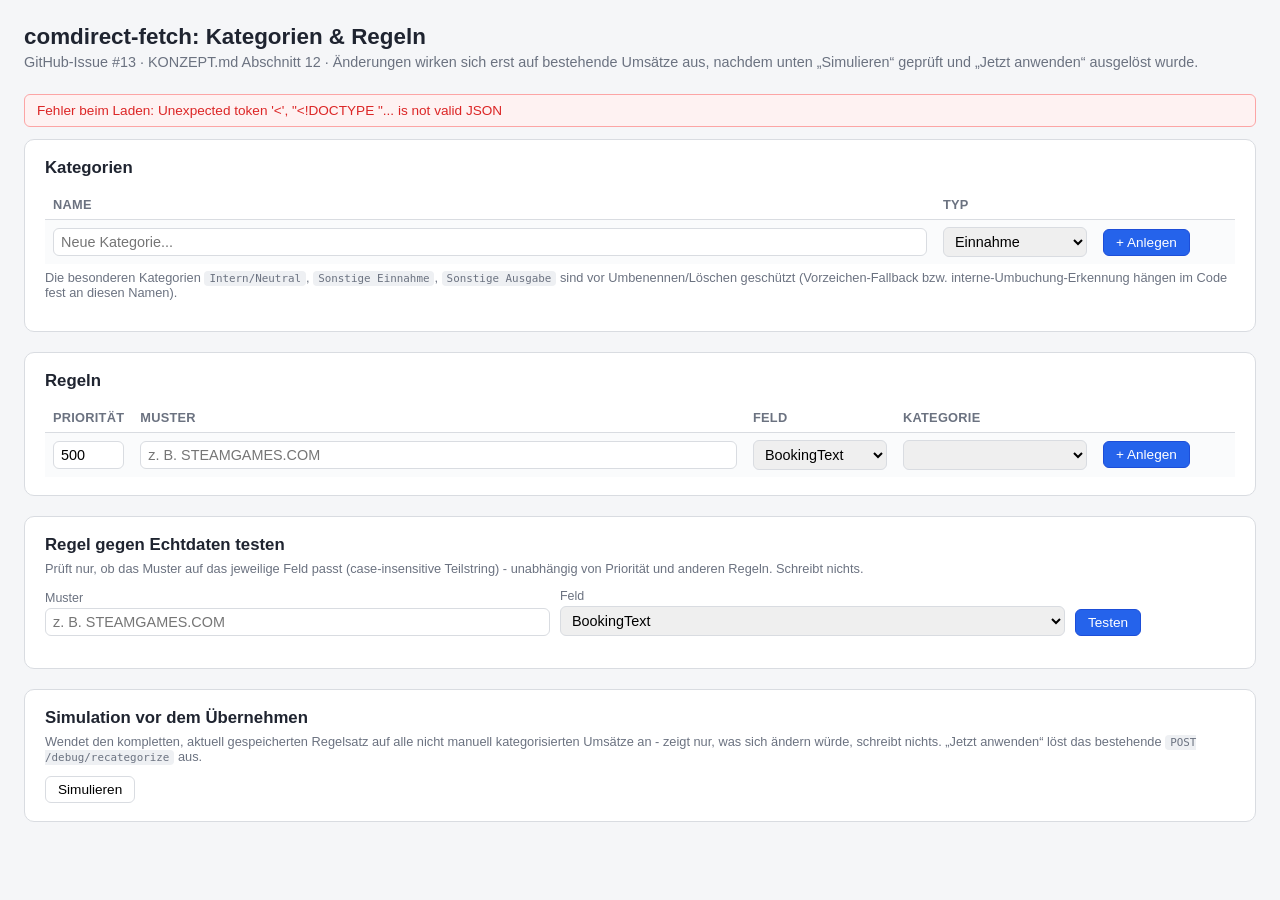
==== src/ComdirectFetch.Worker/wwwroot/admin/rules/index.html @ 4efa6f1a "Kategorisierungsregeln auch gegen den Empfänger/Auftraggeber (v0.17.0) Manche Buchungen ließen sich " ====
<!DOCTYPE html>
<html lang="de">
<head>
<meta charset="utf-8">
<title>comdirect-fetch: Kategorien &amp; Regeln</title>
<meta name="viewport" content="width=device-width, initial-scale=1">
<style>
  :root {
    --bg: #f5f6f8;
    --panel: #ffffff;
    --border: #d9dce1;
    --text: #1f2430;
    --muted: #6b7280;
    --accent: #2563eb;
    --accent-dark: #1d4ed8;
    --danger: #dc2626;
    --danger-bg: #fef2f2;
    --ok-bg: #f0fdf4;
    --ok-border: #86efac;
    --warn-bg: #fffbeb;
    --warn-border: #fcd34d;
  }
  * { box-sizing: border-box; }
  body {
    margin: 0;
    font-family: -apple-system, BlinkMacSystemFont, "Segoe UI", Roboto, sans-serif;
    background: var(--bg);
    color: var(--text);
    padding: 24px;
  }
  h1 { font-size: 1.4rem; margin: 0 0 4px; }
  h2 { font-size: 1.05rem; margin: 0 0 12px; }
  .subtitle { color: var(--muted); margin: 0 0 24px; font-size: 0.9rem; }
  .panel {
    background: var(--panel);
    border: 1px solid var(--border);
    border-radius: 10px;
    padding: 18px 20px;
    margin-bottom: 20px;
  }
  table { width: 100%; border-collapse: collapse; font-size: 0.9rem; }
  th, td { text-align: left; padding: 7px 8px; border-bottom: 1px solid var(--border); vertical-align: middle; }
  th { color: var(--muted); font-weight: 600; font-size: 0.8rem; text-transform: uppercase; letter-spacing: 0.02em; }
  tr:last-child td { border-bottom: none; }
  input[type=text], input[type=number], select {
    width: 100%;
    padding: 5px 7px;
    border: 1px solid var(--border);
    border-radius: 6px;
    font-size: 0.9rem;
    font-family: inherit;
  }
  button {
    font-family: inherit;
    font-size: 0.85rem;
    padding: 5px 12px;
    border-radius: 6px;
    border: 1px solid var(--border);
    background: #fff;
    cursor: pointer;
  }
  button.primary { background: var(--accent); border-color: var(--accent-dark); color: #fff; }
  button.primary:hover { background: var(--accent-dark); }
  button.danger { color: var(--danger); }
  button:disabled { opacity: 0.5; cursor: not-allowed; }
  .row-actions { display: flex; gap: 6px; }
  .add-row td { background: #fafbfc; }
  .msg { padding: 8px 12px; border-radius: 6px; margin-bottom: 12px; font-size: 0.85rem; display: none; }
  .msg.error { background: var(--danger-bg); border: 1px solid #fca5a5; color: var(--danger); }
  .msg.ok { background: var(--ok-bg); border: 1px solid var(--ok-border); color: #166534; }
  .msg.warn { background: var(--warn-bg); border: 1px solid var(--warn-border); color: #92400e; }
  .muted { color: var(--muted); }
  .hint { font-size: 0.8rem; color: var(--muted); margin-top: 6px; }
  .toolbar { display: flex; gap: 10px; align-items: flex-end; flex-wrap: wrap; margin-bottom: 14px; }
  .toolbar > div { flex: 1; min-width: 160px; }
  .toolbar label { display: block; font-size: 0.78rem; color: var(--muted); margin-bottom: 3px; }
  code { background: #eef0f3; padding: 1px 5px; border-radius: 4px; font-size: 0.85em; }
</style>
</head>
<body>

<h1>comdirect-fetch: Kategorien &amp; Regeln</h1>
<p class="subtitle">GitHub-Issue #13 · KONZEPT.md Abschnitt 12 · Änderungen wirken sich erst auf bestehende Umsätze aus, nachdem unten „Simulieren“ geprüft und „Jetzt anwenden“ ausgelöst wurde.</p>

<div id="globalMsg" class="msg"></div>

<div class="panel">
  <h2>Kategorien</h2>
  <table>
    <thead>
      <tr><th>Name</th><th style="width:160px">Typ</th><th style="width:140px"></th></tr>
    </thead>
    <tbody id="categoryRows"></tbody>
    <tfoot>
      <tr class="add-row">
        <td><input type="text" id="newCategoryName" placeholder="Neue Kategorie..."></td>
        <td>
          <select id="newCategoryType">
            <option value="Einnahme">Einnahme</option>
            <option value="Ausgabe">Ausgabe</option>
            <option value="InternNeutral">InternNeutral</option>
          </select>
        </td>
        <td><button class="primary" onclick="createCategory()">+ Anlegen</button></td>
      </tr>
    </tfoot>
  </table>
  <p class="hint">Die besonderen Kategorien <code>Intern/Neutral</code>, <code>Sonstige Einnahme</code>, <code>Sonstige Ausgabe</code> sind vor Umbenennen/Löschen geschützt (Vorzeichen-Fallback bzw. interne-Umbuchung-Erkennung hängen im Code fest an diesen Namen).</p>
</div>

<div class="panel">
  <h2>Regeln</h2>
  <table>
    <thead>
      <tr><th style="width:80px">Priorität</th><th>Muster</th><th style="width:150px">Feld</th><th style="width:200px">Kategorie</th><th style="width:140px"></th></tr>
    </thead>
    <tbody id="ruleRows"></tbody>
    <tfoot>
      <tr class="add-row">
        <td><input type="number" id="newRulePriority" value="500"></td>
        <td><input type="text" id="newRulePattern" placeholder="z. B. STEAMGAMES.COM"></td>
        <td>
          <select id="newRuleField">
            <option value="BookingText">BookingText</option>
            <option value="TransactionType">TransactionType</option>
            <option value="CounterpartyName">CounterpartyName (Empfänger/Auftraggeber)</option>
          </select>
        </td>
        <td><select id="newRuleCategory"></select></td>
        <td><button class="primary" onclick="createRule()">+ Anlegen</button></td>
      </tr>
    </tfoot>
  </table>
</div>

<div class="panel">
  <h2>Regel gegen Echtdaten testen</h2>
  <p class="hint" style="margin-top:-6px">Prüft nur, ob das Muster auf das jeweilige Feld passt (case-insensitive Teilstring) - unabhängig von Priorität und anderen Regeln. Schreibt nichts.</p>
  <div class="toolbar">
    <div>
      <label>Muster</label>
      <input type="text" id="previewPattern" placeholder="z. B. STEAMGAMES.COM">
    </div>
    <div>
      <label>Feld</label>
      <select id="previewField">
        <option value="BookingText">BookingText</option>
        <option value="TransactionType">TransactionType</option>
        <option value="CounterpartyName">CounterpartyName (Empfänger/Auftraggeber)</option>
      </select>
    </div>
    <div style="flex:0">
      <button class="primary" onclick="previewRule()">Testen</button>
    </div>
  </div>
  <div id="previewResult"></div>
</div>

<div class="panel">
  <h2>Simulation vor dem Übernehmen</h2>
  <p class="hint" style="margin-top:-6px">Wendet den kompletten, aktuell gespeicherten Regelsatz auf alle nicht manuell kategorisierten Umsätze an - zeigt nur, was sich ändern würde, schreibt nichts. „Jetzt anwenden“ löst das bestehende <code>POST /debug/recategorize</code> aus.</p>
  <button onclick="simulate()">Simulieren</button>
  <div id="simulateResult"></div>
</div>

<script>
const API = '/admin/rules/api';
let categories = [];

function showMsg(el, text, type) {
  el.textContent = text;
  el.className = 'msg ' + type;
  el.style.display = 'block';
}

function hideMsg(el) {
  el.style.display = 'none';
}

async function api(method, path, body) {
  const res = await fetch(API + path, {
    method,
    headers: body ? { 'Content-Type': 'application/json' } : undefined,
    body: body ? JSON.stringify(body) : undefined,
  });
  const text = await res.text();
  const data = text ? JSON.parse(text) : null;
  if (!res.ok) {
    throw new Error((data && data.message) || ('HTTP ' + res.status));
  }
  return data;
}

function escapeHtml(s) {
  if (s === null || s === undefined) return '';
  return String(s).replace(/[&<>"']/g, c => ({ '&': '&amp;', '<': '&lt;', '>': '&gt;', '"': '&quot;', "'": '&#39;' }[c]));
}

async function loadAll() {
  const globalMsg = document.getElementById('globalMsg');
  try {
    const [cats, rules] = await Promise.all([api('GET', '/categories'), api('GET', '/rules')]);
    categories = cats;
    renderCategories(cats);
    renderCategoryOptions(cats);
    renderRules(rules);
    hideMsg(globalMsg);
  } catch (e) {
    showMsg(globalMsg, 'Fehler beim Laden: ' + e.message, 'error');
  }
}

function renderCategoryOptions(cats) {
  const select = document.getElementById('newRuleCategory');
  select.innerHTML = cats.map(c => `<option value="${c.id}">${escapeHtml(c.name)}</option>`).join('');
}

function renderCategories(cats) {
  const tbody = document.getElementById('categoryRows');
  tbody.innerHTML = cats.map(c => `
    <tr data-id="${c.id}">
      <td>${escapeHtml(c.name)}</td>
      <td>${escapeHtml(c.type)}</td>
      <td class="row-actions">
        <button onclick="deleteCategory(${c.id}, '${escapeHtml(c.name).replace(/'/g, "\\'")}')" class="danger">Löschen</button>
      </td>
    </tr>
  `).join('');
}

async function createCategory() {
  const name = document.getElementById('newCategoryName').value.trim();
  const type = document.getElementById('newCategoryType').value;
  const globalMsg = document.getElementById('globalMsg');
  if (!name) { showMsg(globalMsg, 'Name ist erforderlich.', 'error'); return; }
  try {
    await api('POST', '/categories', { name, type });
    document.getElementById('newCategoryName').value = '';
    showMsg(globalMsg, `Kategorie "${name}" angelegt.`, 'ok');
    await loadAll();
  } catch (e) {
    showMsg(globalMsg, 'Fehler: ' + e.message, 'error');
  }
}

async function deleteCategory(id, name) {
  if (!confirm(`Kategorie "${name}" wirklich löschen?`)) return;
  const globalMsg = document.getElementById('globalMsg');
  try {
    await api('DELETE', '/categories/' + id);
    showMsg(globalMsg, `Kategorie "${name}" gelöscht.`, 'ok');
    await loadAll();
  } catch (e) {
    showMsg(globalMsg, 'Fehler: ' + e.message, 'error');
  }
}

function renderRules(rules) {
  const tbody = document.getElementById('ruleRows');
  tbody.innerHTML = rules.map(r => `
    <tr data-id="${r.id}">
      <td>${r.priority}</td>
      <td>${escapeHtml(r.pattern)}</td>
      <td>${escapeHtml(r.matchField)}</td>
      <td>${escapeHtml(r.categoryName || ('#' + r.categoryId))}</td>
      <td class="row-actions">
        <button onclick="deleteRule(${r.id})" class="danger">Löschen</button>
      </td>
    </tr>
  `).join('');
}

async function createRule() {
  const pattern = document.getElementById('newRulePattern').value.trim();
  const matchField = document.getElementById('newRuleField').value;
  const categoryId = Number(document.getElementById('newRuleCategory').value);
  const priority = Number(document.getElementById('newRulePriority').value);
  const globalMsg = document.getElementById('globalMsg');
  if (!pattern || !categoryId) { showMsg(globalMsg, 'Muster und Kategorie sind erforderlich.', 'error'); return; }
  try {
    const result = await api('POST', '/rules', { pattern, matchField, categoryId, priority });
    document.getElementById('newRulePattern').value = '';
    if (result.priorityCollision) {
      showMsg(globalMsg, `Regel angelegt - ACHTUNG: Priorität ${priority} ist bereits vergeben, Reihenfolge zwischen diesen Regeln ist dadurch undefiniert.`, 'warn');
    } else {
      showMsg(globalMsg, 'Regel angelegt.', 'ok');
    }
    await loadAll();
  } catch (e) {
    showMsg(globalMsg, 'Fehler: ' + e.message, 'error');
  }
}

async function deleteRule(id) {
  if (!confirm('Regel wirklich löschen?')) return;
  const globalMsg = document.getElementById('globalMsg');
  try {
    await api('DELETE', '/rules/' + id);
    showMsg(globalMsg, 'Regel gelöscht.', 'ok');
    await loadAll();
  } catch (e) {
    showMsg(globalMsg, 'Fehler: ' + e.message, 'error');
  }
}

async function previewRule() {
  const pattern = document.getElementById('previewPattern').value.trim();
  const matchField = document.getElementById('previewField').value;
  const resultEl = document.getElementById('previewResult');
  if (!pattern) { resultEl.innerHTML = '<p class="muted">Muster eingeben.</p>'; return; }
  resultEl.innerHTML = '<p class="muted">Lädt...</p>';
  try {
    const result = await api('POST', '/rules/preview', { pattern, matchField });
    if (result.totalMatches === 0) {
      resultEl.innerHTML = '<p class="muted">Keine Treffer.</p>';
      return;
    }
    const rows = result.matches.map(m => `
      <tr>
        <td>${escapeHtml(m.bookingText || m.transactionType || '')}</td>
        <td>${escapeHtml(m.counterpartyName || '')}</td>
        <td>${m.amount}</td>
        <td>${escapeHtml(m.currentCategory || '(keine)')}</td>
      </tr>
    `).join('');
    resultEl.innerHTML = `
      <p class="muted">${result.totalMatches} Treffer${result.totalMatches > result.matches.length ? ' (zeige die ersten ' + result.matches.length + ')' : ''}:</p>
      <table><thead><tr><th>Buchungstext/Umsatztyp</th><th>Empfänger/Auftraggeber</th><th>Betrag</th><th>Aktuelle Kategorie</th></tr></thead><tbody>${rows}</tbody></table>
    `;
  } catch (e) {
    resultEl.innerHTML = `<p class="msg error" style="display:block">Fehler: ${escapeHtml(e.message)}</p>`;
  }
}

async function simulate() {
  const resultEl = document.getElementById('simulateResult');
  resultEl.innerHTML = '<p class="muted">Lädt...</p>';
  try {
    const result = await api('POST', '/rules/simulate', null);
    if (result.changedCount === 0) {
      resultEl.innerHTML = '<p class="muted">Keine Änderungen - der aktuelle Bestand ist bereits konsistent mit dem gespeicherten Regelsatz.</p>';
      return;
    }
    const rows = result.changes.map(c => `
      <tr>
        <td>${escapeHtml(c.bookingText || '')}</td>
        <td>${c.amount}</td>
        <td>${escapeHtml(c.oldCategory || '(keine)')}</td>
        <td>${escapeHtml(c.newCategory || '(keine)')}</td>
      </tr>
    `).join('');
    resultEl.innerHTML = `
      <p>${result.changedCount} Umsätze würden sich ändern:</p>
      <table><thead><tr><th>Buchungstext</th><th>Betrag</th><th>Bisher</th><th>Neu</th></tr></thead><tbody>${rows}</tbody></table>
      <p style="margin-top:10px"><button class="primary" onclick="applyRecategorize()">Jetzt anwenden (${result.changedCount} Umsätze)</button></p>
    `;
  } catch (e) {
    resultEl.innerHTML = `<p class="msg error" style="display:block">Fehler: ${escapeHtml(e.message)}</p>`;
  }
}

async function applyRecategorize() {
  const globalMsg = document.getElementById('globalMsg');
  try {
    const res = await fetch('/debug/recategorize', { method: 'POST' });
    const data = await res.json();
    if (!res.ok) throw new Error(data.message || ('HTTP ' + res.status));
    showMsg(globalMsg, data.message, 'ok');
    await simulate();
  } catch (e) {
    showMsg(globalMsg, 'Fehler beim Anwenden: ' + e.message, 'error');
  }
}

loadAll();
</script>

</body>
</html>
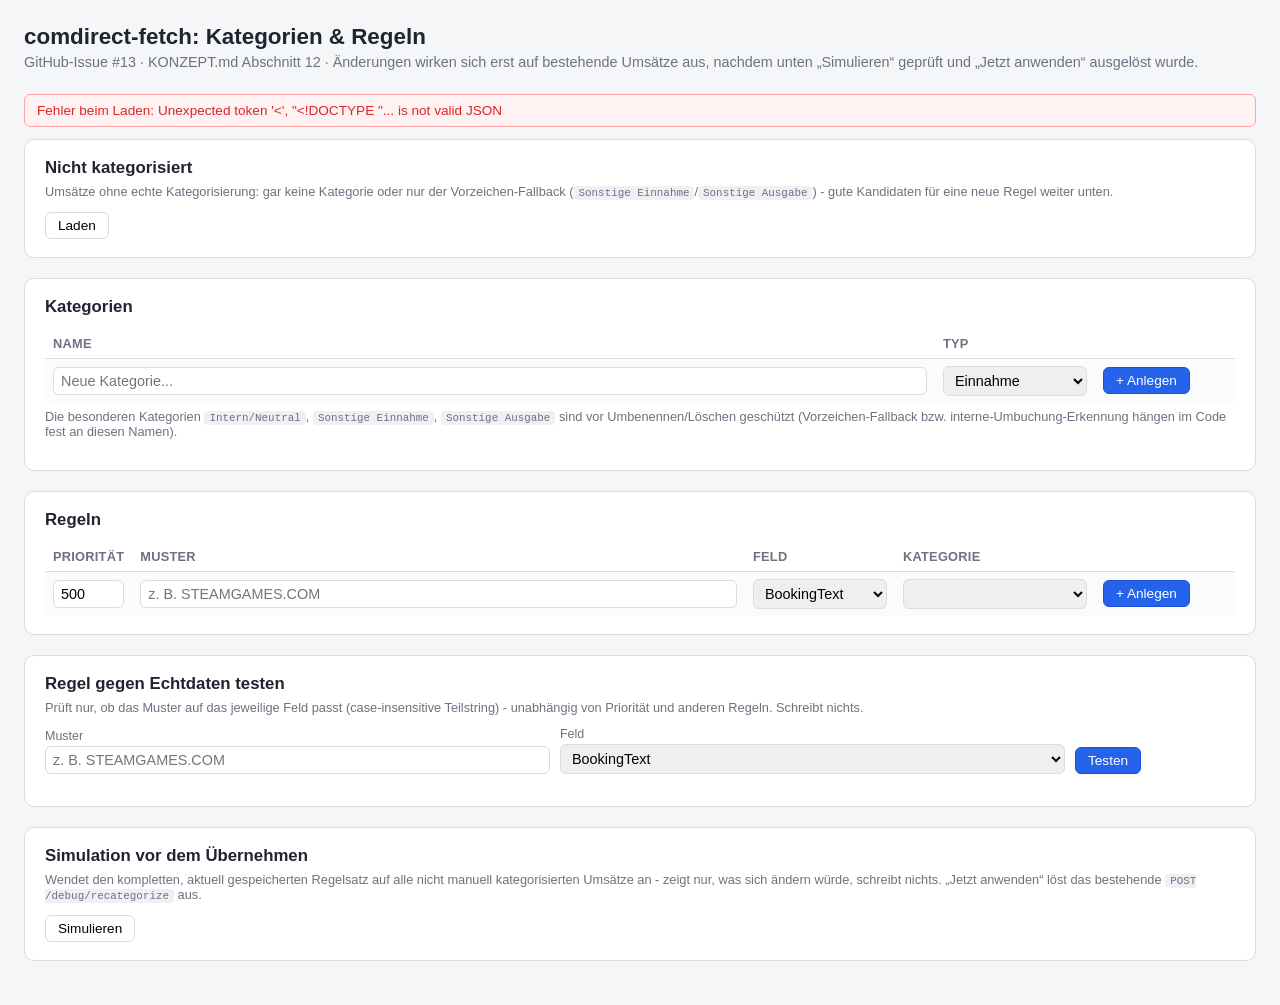
==== commit 8d83ef07: ""Nicht kategorisiert"-Übersicht in der Admin-Oberfläche + Grafana-Link (v0.18.0) Neuer Button "Nicht" ====
--- a/src/ComdirectFetch.Worker/wwwroot/admin/rules/index.html
+++ b/src/ComdirectFetch.Worker/wwwroot/admin/rules/index.html
@@ -83,6 +83,13 @@
 <p class="subtitle">GitHub-Issue #13 · KONZEPT.md Abschnitt 12 · Änderungen wirken sich erst auf bestehende Umsätze aus, nachdem unten „Simulieren“ geprüft und „Jetzt anwenden“ ausgelöst wurde.</p>
 
 <div id="globalMsg" class="msg"></div>
+
+<div class="panel">
+  <h2>Nicht kategorisiert</h2>
+  <p class="hint" style="margin-top:-6px">Umsätze ohne echte Kategorisierung: gar keine Kategorie oder nur der Vorzeichen-Fallback (<code>Sonstige Einnahme</code>/<code>Sonstige Ausgabe</code>) - gute Kandidaten für eine neue Regel weiter unten.</p>
+  <button onclick="loadUncategorized()">Laden</button>
+  <div id="uncategorizedResult"></div>
+</div>
 
 <div class="panel">
   <h2>Kategorien</h2>
@@ -372,6 +379,33 @@
   }
 }
 
+async function loadUncategorized() {
+  const resultEl = document.getElementById('uncategorizedResult');
+  resultEl.innerHTML = '<p class="muted">Lädt...</p>';
+  try {
+    const result = await api('GET', '/uncategorized');
+    if (result.totalCount === 0) {
+      resultEl.innerHTML = '<p class="muted">Keine unkategorisierten Umsätze.</p>';
+      return;
+    }
+    const rows = result.transactions.map(t => `
+      <tr>
+        <td>${escapeHtml(t.bookingDate)}</td>
+        <td>${escapeHtml(t.bookingText || t.transactionType || '')}</td>
+        <td>${escapeHtml(t.counterpartyName || '')}</td>
+        <td>${t.amount}</td>
+        <td>${escapeHtml(t.currentCategory || '(keine)')}</td>
+      </tr>
+    `).join('');
+    resultEl.innerHTML = `
+      <p class="muted">${result.totalCount} Treffer${result.totalCount > result.transactions.length ? ' (zeige die ersten ' + result.transactions.length + ')' : ''}:</p>
+      <table><thead><tr><th>Datum</th><th>Buchungstext/Umsatztyp</th><th>Empfänger/Auftraggeber</th><th>Betrag</th><th>Aktuelle Kategorie</th></tr></thead><tbody>${rows}</tbody></table>
+    `;
+  } catch (e) {
+    resultEl.innerHTML = `<p class="msg error" style="display:block">Fehler: ${escapeHtml(e.message)}</p>`;
+  }
+}
+
 loadAll();
 </script>
 
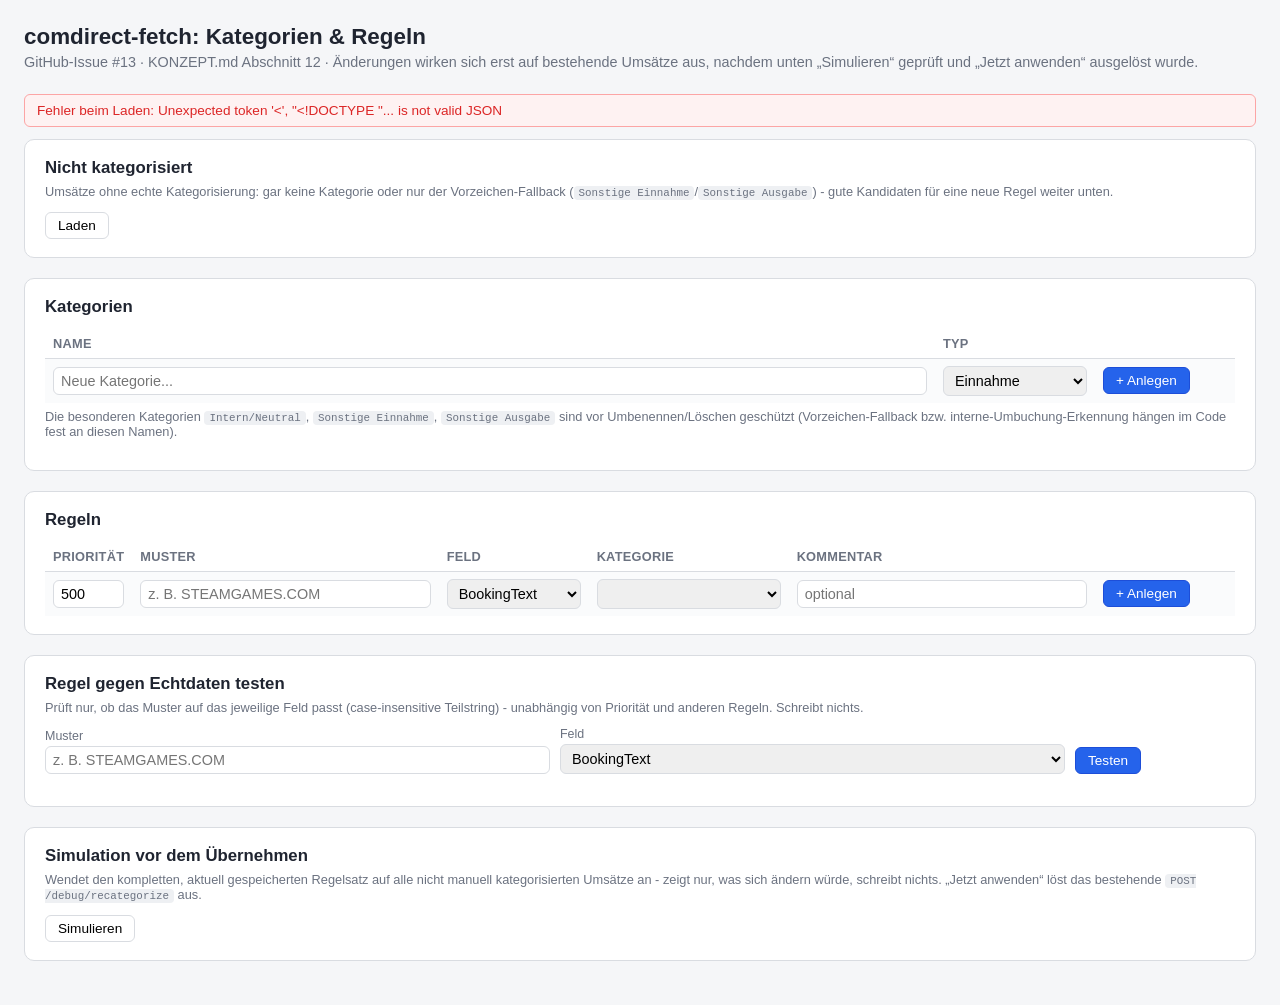
==== commit 03cec336: "Kommentarfeld für Kategorisierungsregeln (v0.19.0) Optionales Freitext-Kommentarfeld auf categorizat" ====
--- a/src/ComdirectFetch.Worker/wwwroot/admin/rules/index.html
+++ b/src/ComdirectFetch.Worker/wwwroot/admin/rules/index.html
@@ -119,7 +119,7 @@
   <h2>Regeln</h2>
   <table>
     <thead>
-      <tr><th style="width:80px">Priorität</th><th>Muster</th><th style="width:150px">Feld</th><th style="width:200px">Kategorie</th><th style="width:140px"></th></tr>
+      <tr><th style="width:80px">Priorität</th><th>Muster</th><th style="width:150px">Feld</th><th style="width:200px">Kategorie</th><th>Kommentar</th><th style="width:140px"></th></tr>
     </thead>
     <tbody id="ruleRows"></tbody>
     <tfoot>
@@ -134,6 +134,7 @@
           </select>
         </td>
         <td><select id="newRuleCategory"></select></td>
+        <td><input type="text" id="newRuleComment" placeholder="optional"></td>
         <td><button class="primary" onclick="createRule()">+ Anlegen</button></td>
       </tr>
     </tfoot>
@@ -173,6 +174,7 @@
 <script>
 const API = '/admin/rules/api';
 let categories = [];
+let rules = [];
 
 function showMsg(el, text, type) {
   el.textContent = text;
@@ -206,11 +208,12 @@
 async function loadAll() {
   const globalMsg = document.getElementById('globalMsg');
   try {
-    const [cats, rules] = await Promise.all([api('GET', '/categories'), api('GET', '/rules')]);
+    const [cats, allRules] = await Promise.all([api('GET', '/categories'), api('GET', '/rules')]);
     categories = cats;
+    rules = allRules;
     renderCategories(cats);
     renderCategoryOptions(cats);
-    renderRules(rules);
+    renderRules(allRules);
     hideMsg(globalMsg);
   } catch (e) {
     showMsg(globalMsg, 'Fehler beim Laden: ' + e.message, 'error');
@@ -262,14 +265,15 @@
   }
 }
 
-function renderRules(rules) {
+function renderRules(allRules) {
   const tbody = document.getElementById('ruleRows');
-  tbody.innerHTML = rules.map(r => `
+  tbody.innerHTML = allRules.map(r => `
     <tr data-id="${r.id}">
       <td>${r.priority}</td>
       <td>${escapeHtml(r.pattern)}</td>
       <td>${escapeHtml(r.matchField)}</td>
       <td>${escapeHtml(r.categoryName || ('#' + r.categoryId))}</td>
+      <td><input type="text" value="${escapeHtml(r.comment || '')}" placeholder="optional" onchange="updateRuleComment(${r.id}, this.value)"></td>
       <td class="row-actions">
         <button onclick="deleteRule(${r.id})" class="danger">Löschen</button>
       </td>
@@ -277,16 +281,31 @@
   `).join('');
 }
 
+async function updateRuleComment(id, comment) {
+  const rule = rules.find(r => r.id === id);
+  const globalMsg = document.getElementById('globalMsg');
+  if (!rule) return;
+  try {
+    await api('PUT', '/rules/' + id, { pattern: rule.pattern, matchField: rule.matchField, categoryId: rule.categoryId, priority: rule.priority, comment });
+    showMsg(globalMsg, 'Kommentar gespeichert.', 'ok');
+    await loadAll();
+  } catch (e) {
+    showMsg(globalMsg, 'Fehler: ' + e.message, 'error');
+  }
+}
+
 async function createRule() {
   const pattern = document.getElementById('newRulePattern').value.trim();
   const matchField = document.getElementById('newRuleField').value;
   const categoryId = Number(document.getElementById('newRuleCategory').value);
   const priority = Number(document.getElementById('newRulePriority').value);
+  const comment = document.getElementById('newRuleComment').value.trim() || null;
   const globalMsg = document.getElementById('globalMsg');
   if (!pattern || !categoryId) { showMsg(globalMsg, 'Muster und Kategorie sind erforderlich.', 'error'); return; }
   try {
-    const result = await api('POST', '/rules', { pattern, matchField, categoryId, priority });
+    const result = await api('POST', '/rules', { pattern, matchField, categoryId, priority, comment });
     document.getElementById('newRulePattern').value = '';
+    document.getElementById('newRuleComment').value = '';
     if (result.priorityCollision) {
       showMsg(globalMsg, `Regel angelegt - ACHTUNG: Priorität ${priority} ist bereits vergeben, Reihenfolge zwischen diesen Regeln ist dadurch undefiniert.`, 'warn');
     } else {
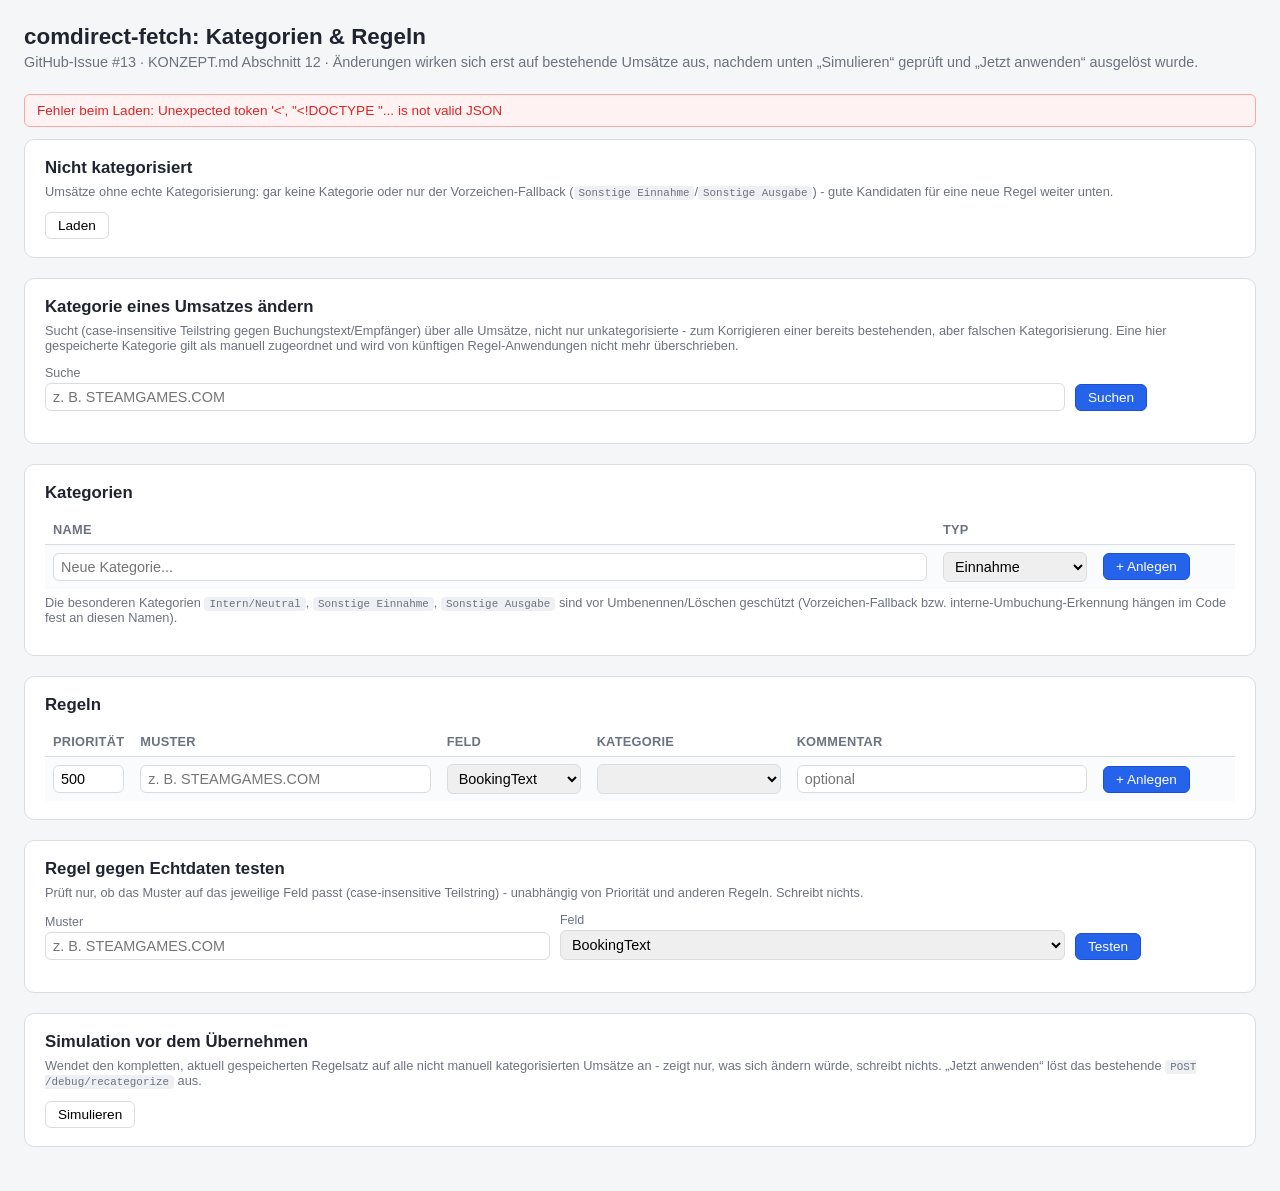
==== commit 1044a8cf: "Manuelles Ändern einer bestehenden Kategorisierung (v0.20.0) Neue Endpunkte zum gezielten Korrigiere" ====
--- a/src/ComdirectFetch.Worker/wwwroot/admin/rules/index.html
+++ b/src/ComdirectFetch.Worker/wwwroot/admin/rules/index.html
@@ -89,6 +89,21 @@
   <p class="hint" style="margin-top:-6px">Umsätze ohne echte Kategorisierung: gar keine Kategorie oder nur der Vorzeichen-Fallback (<code>Sonstige Einnahme</code>/<code>Sonstige Ausgabe</code>) - gute Kandidaten für eine neue Regel weiter unten.</p>
   <button onclick="loadUncategorized()">Laden</button>
   <div id="uncategorizedResult"></div>
+</div>
+
+<div class="panel">
+  <h2>Kategorie eines Umsatzes ändern</h2>
+  <p class="hint" style="margin-top:-6px">Sucht (case-insensitive Teilstring gegen Buchungstext/Empfänger) über alle Umsätze, nicht nur unkategorisierte - zum Korrigieren einer bereits bestehenden, aber falschen Kategorisierung. Eine hier gespeicherte Kategorie gilt als manuell zugeordnet und wird von künftigen Regel-Anwendungen nicht mehr überschrieben.</p>
+  <div class="toolbar">
+    <div>
+      <label>Suche</label>
+      <input type="text" id="txSearchQuery" placeholder="z. B. STEAMGAMES.COM" onkeydown="if(event.key==='Enter') searchTransactions()">
+    </div>
+    <div style="flex:0">
+      <button class="primary" onclick="searchTransactions()">Suchen</button>
+    </div>
+  </div>
+  <div id="txSearchResult"></div>
 </div>
 
 <div class="panel">
@@ -398,6 +413,38 @@
   }
 }
 
+function categoryOptionsHtml(selectedId) {
+  return categories.map(c => `<option value="${c.id}" ${c.id === selectedId ? 'selected' : ''}>${escapeHtml(c.name)}</option>`).join('');
+}
+
+function transactionRowHtml(t) {
+  return `
+    <tr data-tx-id="${t.id}">
+      <td>${escapeHtml(t.bookingDate)}</td>
+      <td>${escapeHtml(t.bookingText || t.transactionType || '')}</td>
+      <td>${escapeHtml(t.counterpartyName || '')}</td>
+      <td>${t.amount}</td>
+      <td><select id="txCat-${t.id}">${categoryOptionsHtml(t.categoryId)}</select></td>
+      <td>${t.manuallyCategorized ? '<span class="muted">manuell</span>' : ''}</td>
+      <td><button class="primary" onclick="saveTransactionCategory(${t.id})">Speichern</button></td>
+    </tr>
+  `;
+}
+
+async function saveTransactionCategory(id) {
+  const select = document.getElementById('txCat-' + id);
+  const categoryId = Number(select.value);
+  const globalMsg = document.getElementById('globalMsg');
+  try {
+    await api('PUT', '/transactions/' + id + '/category', { categoryId });
+    showMsg(globalMsg, 'Kategorie gespeichert.', 'ok');
+    const row = document.querySelector(`tr[data-tx-id="${id}"]`);
+    if (row) row.children[5].innerHTML = '<span class="muted">manuell</span>';
+  } catch (e) {
+    showMsg(globalMsg, 'Fehler: ' + e.message, 'error');
+  }
+}
+
 async function loadUncategorized() {
   const resultEl = document.getElementById('uncategorizedResult');
   resultEl.innerHTML = '<p class="muted">Lädt...</p>';
@@ -407,18 +454,31 @@
       resultEl.innerHTML = '<p class="muted">Keine unkategorisierten Umsätze.</p>';
       return;
     }
-    const rows = result.transactions.map(t => `
-      <tr>
-        <td>${escapeHtml(t.bookingDate)}</td>
-        <td>${escapeHtml(t.bookingText || t.transactionType || '')}</td>
-        <td>${escapeHtml(t.counterpartyName || '')}</td>
-        <td>${t.amount}</td>
-        <td>${escapeHtml(t.currentCategory || '(keine)')}</td>
-      </tr>
-    `).join('');
+    const rows = result.transactions.map(transactionRowHtml).join('');
     resultEl.innerHTML = `
       <p class="muted">${result.totalCount} Treffer${result.totalCount > result.transactions.length ? ' (zeige die ersten ' + result.transactions.length + ')' : ''}:</p>
-      <table><thead><tr><th>Datum</th><th>Buchungstext/Umsatztyp</th><th>Empfänger/Auftraggeber</th><th>Betrag</th><th>Aktuelle Kategorie</th></tr></thead><tbody>${rows}</tbody></table>
+      <table><thead><tr><th>Datum</th><th>Buchungstext/Umsatztyp</th><th>Empfänger/Auftraggeber</th><th>Betrag</th><th style="width:200px">Kategorie</th><th style="width:80px"></th><th style="width:100px"></th></tr></thead><tbody>${rows}</tbody></table>
+    `;
+  } catch (e) {
+    resultEl.innerHTML = `<p class="msg error" style="display:block">Fehler: ${escapeHtml(e.message)}</p>`;
+  }
+}
+
+async function searchTransactions() {
+  const q = document.getElementById('txSearchQuery').value.trim();
+  const resultEl = document.getElementById('txSearchResult');
+  if (!q) { resultEl.innerHTML = '<p class="muted">Suchbegriff eingeben.</p>'; return; }
+  resultEl.innerHTML = '<p class="muted">Lädt...</p>';
+  try {
+    const result = await api('GET', '/transactions/search?q=' + encodeURIComponent(q));
+    if (result.totalMatches === 0) {
+      resultEl.innerHTML = '<p class="muted">Keine Treffer.</p>';
+      return;
+    }
+    const rows = result.matches.map(transactionRowHtml).join('');
+    resultEl.innerHTML = `
+      <p class="muted">${result.totalMatches} Treffer${result.totalMatches > result.matches.length ? ' (zeige die ersten ' + result.matches.length + ')' : ''}:</p>
+      <table><thead><tr><th>Datum</th><th>Buchungstext/Umsatztyp</th><th>Empfänger/Auftraggeber</th><th>Betrag</th><th style="width:200px">Kategorie</th><th style="width:80px"></th><th style="width:100px"></th></tr></thead><tbody>${rows}</tbody></table>
     `;
   } catch (e) {
     resultEl.innerHTML = `<p class="msg error" style="display:block">Fehler: ${escapeHtml(e.message)}</p>`;
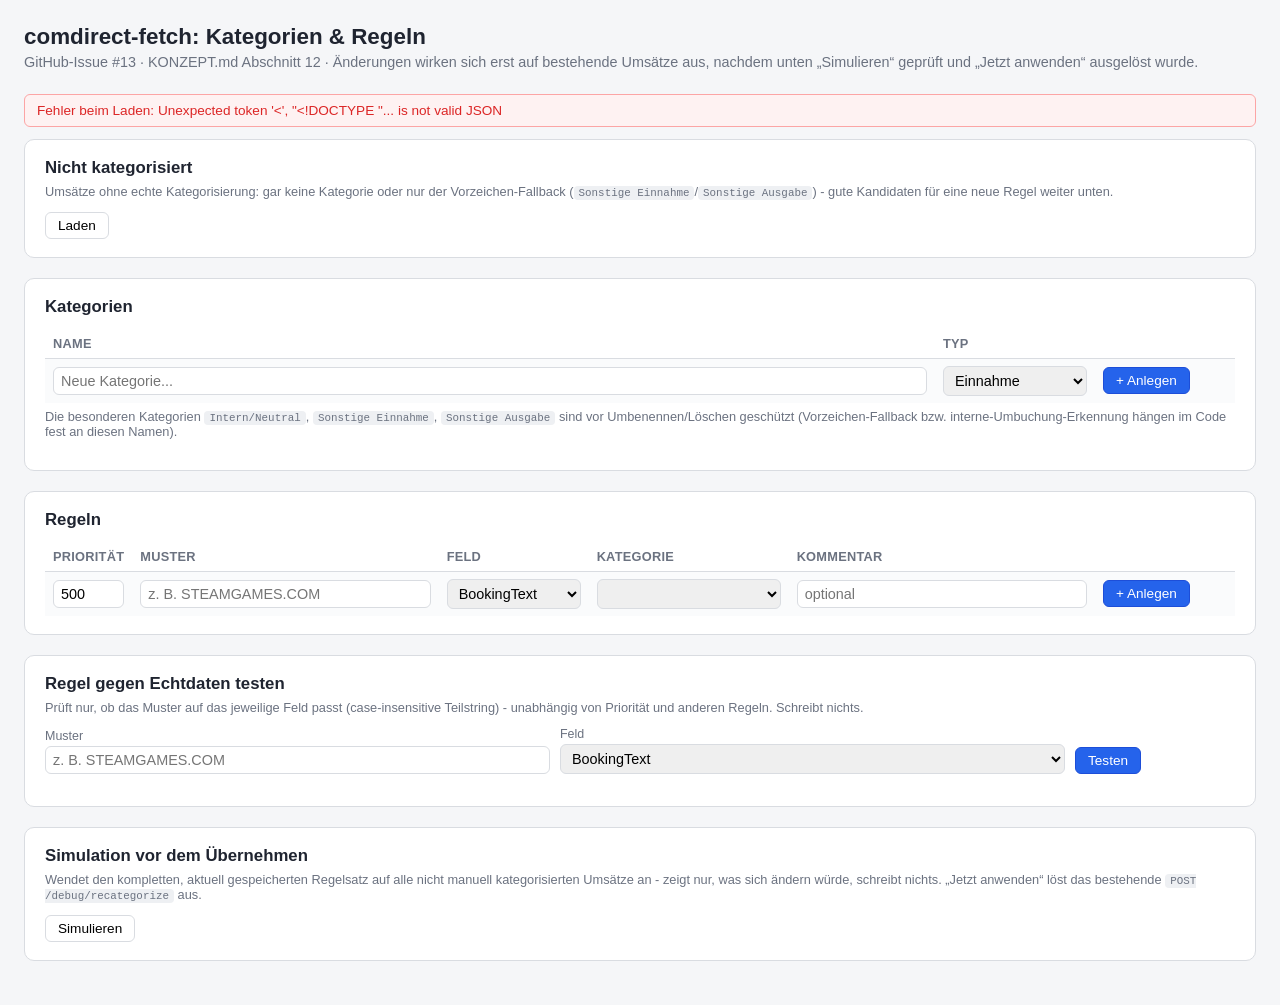
==== commit dcce21b5: "Revert "Manuelles Ändern einer bestehenden Kategorisierung (v0.20.0)" This reverts commit 1044a8cf8a" ====
--- a/src/ComdirectFetch.Worker/wwwroot/admin/rules/index.html
+++ b/src/ComdirectFetch.Worker/wwwroot/admin/rules/index.html
@@ -89,21 +89,6 @@
   <p class="hint" style="margin-top:-6px">Umsätze ohne echte Kategorisierung: gar keine Kategorie oder nur der Vorzeichen-Fallback (<code>Sonstige Einnahme</code>/<code>Sonstige Ausgabe</code>) - gute Kandidaten für eine neue Regel weiter unten.</p>
   <button onclick="loadUncategorized()">Laden</button>
   <div id="uncategorizedResult"></div>
-</div>
-
-<div class="panel">
-  <h2>Kategorie eines Umsatzes ändern</h2>
-  <p class="hint" style="margin-top:-6px">Sucht (case-insensitive Teilstring gegen Buchungstext/Empfänger) über alle Umsätze, nicht nur unkategorisierte - zum Korrigieren einer bereits bestehenden, aber falschen Kategorisierung. Eine hier gespeicherte Kategorie gilt als manuell zugeordnet und wird von künftigen Regel-Anwendungen nicht mehr überschrieben.</p>
-  <div class="toolbar">
-    <div>
-      <label>Suche</label>
-      <input type="text" id="txSearchQuery" placeholder="z. B. STEAMGAMES.COM" onkeydown="if(event.key==='Enter') searchTransactions()">
-    </div>
-    <div style="flex:0">
-      <button class="primary" onclick="searchTransactions()">Suchen</button>
-    </div>
-  </div>
-  <div id="txSearchResult"></div>
 </div>
 
 <div class="panel">
@@ -413,38 +398,6 @@
   }
 }
 
-function categoryOptionsHtml(selectedId) {
-  return categories.map(c => `<option value="${c.id}" ${c.id === selectedId ? 'selected' : ''}>${escapeHtml(c.name)}</option>`).join('');
-}
-
-function transactionRowHtml(t) {
-  return `
-    <tr data-tx-id="${t.id}">
-      <td>${escapeHtml(t.bookingDate)}</td>
-      <td>${escapeHtml(t.bookingText || t.transactionType || '')}</td>
-      <td>${escapeHtml(t.counterpartyName || '')}</td>
-      <td>${t.amount}</td>
-      <td><select id="txCat-${t.id}">${categoryOptionsHtml(t.categoryId)}</select></td>
-      <td>${t.manuallyCategorized ? '<span class="muted">manuell</span>' : ''}</td>
-      <td><button class="primary" onclick="saveTransactionCategory(${t.id})">Speichern</button></td>
-    </tr>
-  `;
-}
-
-async function saveTransactionCategory(id) {
-  const select = document.getElementById('txCat-' + id);
-  const categoryId = Number(select.value);
-  const globalMsg = document.getElementById('globalMsg');
-  try {
-    await api('PUT', '/transactions/' + id + '/category', { categoryId });
-    showMsg(globalMsg, 'Kategorie gespeichert.', 'ok');
-    const row = document.querySelector(`tr[data-tx-id="${id}"]`);
-    if (row) row.children[5].innerHTML = '<span class="muted">manuell</span>';
-  } catch (e) {
-    showMsg(globalMsg, 'Fehler: ' + e.message, 'error');
-  }
-}
-
 async function loadUncategorized() {
   const resultEl = document.getElementById('uncategorizedResult');
   resultEl.innerHTML = '<p class="muted">Lädt...</p>';
@@ -454,31 +407,18 @@
       resultEl.innerHTML = '<p class="muted">Keine unkategorisierten Umsätze.</p>';
       return;
     }
-    const rows = result.transactions.map(transactionRowHtml).join('');
+    const rows = result.transactions.map(t => `
+      <tr>
+        <td>${escapeHtml(t.bookingDate)}</td>
+        <td>${escapeHtml(t.bookingText || t.transactionType || '')}</td>
+        <td>${escapeHtml(t.counterpartyName || '')}</td>
+        <td>${t.amount}</td>
+        <td>${escapeHtml(t.currentCategory || '(keine)')}</td>
+      </tr>
+    `).join('');
     resultEl.innerHTML = `
       <p class="muted">${result.totalCount} Treffer${result.totalCount > result.transactions.length ? ' (zeige die ersten ' + result.transactions.length + ')' : ''}:</p>
-      <table><thead><tr><th>Datum</th><th>Buchungstext/Umsatztyp</th><th>Empfänger/Auftraggeber</th><th>Betrag</th><th style="width:200px">Kategorie</th><th style="width:80px"></th><th style="width:100px"></th></tr></thead><tbody>${rows}</tbody></table>
-    `;
-  } catch (e) {
-    resultEl.innerHTML = `<p class="msg error" style="display:block">Fehler: ${escapeHtml(e.message)}</p>`;
-  }
-}
-
-async function searchTransactions() {
-  const q = document.getElementById('txSearchQuery').value.trim();
-  const resultEl = document.getElementById('txSearchResult');
-  if (!q) { resultEl.innerHTML = '<p class="muted">Suchbegriff eingeben.</p>'; return; }
-  resultEl.innerHTML = '<p class="muted">Lädt...</p>';
-  try {
-    const result = await api('GET', '/transactions/search?q=' + encodeURIComponent(q));
-    if (result.totalMatches === 0) {
-      resultEl.innerHTML = '<p class="muted">Keine Treffer.</p>';
-      return;
-    }
-    const rows = result.matches.map(transactionRowHtml).join('');
-    resultEl.innerHTML = `
-      <p class="muted">${result.totalMatches} Treffer${result.totalMatches > result.matches.length ? ' (zeige die ersten ' + result.matches.length + ')' : ''}:</p>
-      <table><thead><tr><th>Datum</th><th>Buchungstext/Umsatztyp</th><th>Empfänger/Auftraggeber</th><th>Betrag</th><th style="width:200px">Kategorie</th><th style="width:80px"></th><th style="width:100px"></th></tr></thead><tbody>${rows}</tbody></table>
+      <table><thead><tr><th>Datum</th><th>Buchungstext/Umsatztyp</th><th>Empfänger/Auftraggeber</th><th>Betrag</th><th>Aktuelle Kategorie</th></tr></thead><tbody>${rows}</tbody></table>
     `;
   } catch (e) {
     resultEl.innerHTML = `<p class="msg error" style="display:block">Fehler: ${escapeHtml(e.message)}</p>`;
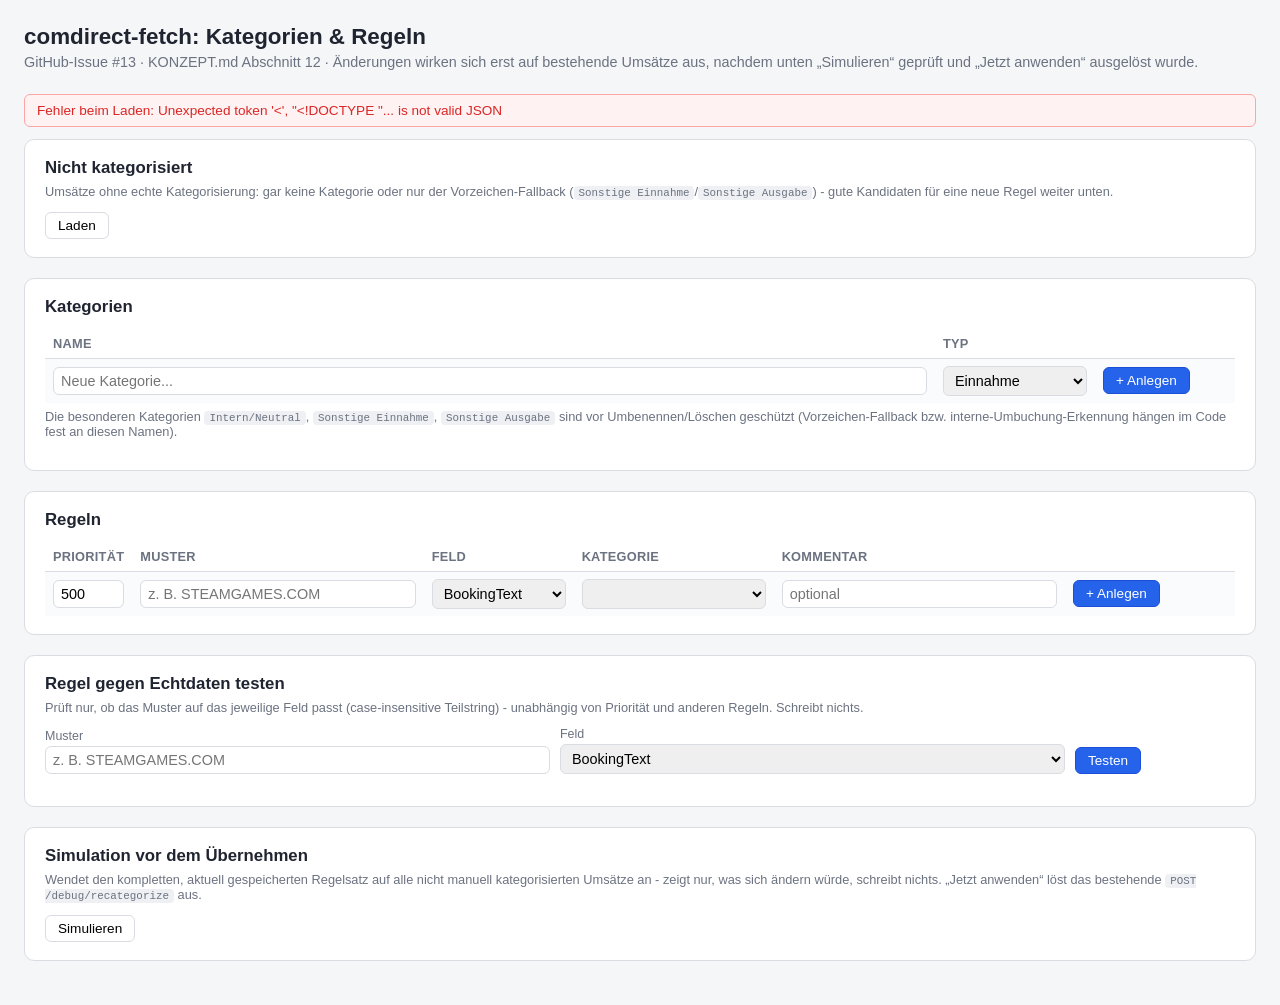
==== commit 16ddf744: "Bestehende Kategorisierungsregeln editieren (v0.20.0) Neuer "Bearbeiten"-Button pro Regelzeile in de" ====
--- a/src/ComdirectFetch.Worker/wwwroot/admin/rules/index.html
+++ b/src/ComdirectFetch.Worker/wwwroot/admin/rules/index.html
@@ -119,7 +119,7 @@
   <h2>Regeln</h2>
   <table>
     <thead>
-      <tr><th style="width:80px">Priorität</th><th>Muster</th><th style="width:150px">Feld</th><th style="width:200px">Kategorie</th><th>Kommentar</th><th style="width:140px"></th></tr>
+      <tr><th style="width:80px">Priorität</th><th>Muster</th><th style="width:150px">Feld</th><th style="width:200px">Kategorie</th><th>Kommentar</th><th style="width:170px"></th></tr>
     </thead>
     <tbody id="ruleRows"></tbody>
     <tfoot>
@@ -265,9 +265,20 @@
   }
 }
 
-function renderRules(allRules) {
-  const tbody = document.getElementById('ruleRows');
-  tbody.innerHTML = allRules.map(r => `
+let editingRuleIds = new Set();
+
+function ruleFieldOptionsHtml(selected) {
+  return ['BookingText', 'TransactionType', 'CounterpartyName'].map(f =>
+    `<option value="${f}" ${f === selected ? 'selected' : ''}>${f === 'CounterpartyName' ? 'CounterpartyName (Empfänger/Auftraggeber)' : f}</option>`
+  ).join('');
+}
+
+function ruleCategoryOptionsHtml(selectedId) {
+  return categories.map(c => `<option value="${c.id}" ${c.id === selectedId ? 'selected' : ''}>${escapeHtml(c.name)}</option>`).join('');
+}
+
+function ruleViewRowHtml(r) {
+  return `
     <tr data-id="${r.id}">
       <td>${r.priority}</td>
       <td>${escapeHtml(r.pattern)}</td>
@@ -275,10 +286,64 @@
       <td>${escapeHtml(r.categoryName || ('#' + r.categoryId))}</td>
       <td><input type="text" value="${escapeHtml(r.comment || '')}" placeholder="optional" onchange="updateRuleComment(${r.id}, this.value)"></td>
       <td class="row-actions">
+        <button onclick="startEditRule(${r.id})">Bearbeiten</button>
         <button onclick="deleteRule(${r.id})" class="danger">Löschen</button>
       </td>
     </tr>
-  `).join('');
+  `;
+}
+
+function ruleEditRowHtml(r) {
+  return `
+    <tr data-id="${r.id}">
+      <td><input type="number" id="editPriority-${r.id}" value="${r.priority}"></td>
+      <td><input type="text" id="editPattern-${r.id}" value="${escapeHtml(r.pattern)}"></td>
+      <td><select id="editField-${r.id}">${ruleFieldOptionsHtml(r.matchField)}</select></td>
+      <td><select id="editCategory-${r.id}">${ruleCategoryOptionsHtml(r.categoryId)}</select></td>
+      <td><input type="text" id="editComment-${r.id}" value="${escapeHtml(r.comment || '')}" placeholder="optional"></td>
+      <td class="row-actions">
+        <button class="primary" onclick="saveEditRule(${r.id})">Speichern</button>
+        <button onclick="cancelEditRule(${r.id})">Abbrechen</button>
+      </td>
+    </tr>
+  `;
+}
+
+function renderRules(allRules) {
+  const tbody = document.getElementById('ruleRows');
+  tbody.innerHTML = allRules.map(r => editingRuleIds.has(r.id) ? ruleEditRowHtml(r) : ruleViewRowHtml(r)).join('');
+}
+
+function startEditRule(id) {
+  editingRuleIds.add(id);
+  renderRules(rules);
+}
+
+function cancelEditRule(id) {
+  editingRuleIds.delete(id);
+  renderRules(rules);
+}
+
+async function saveEditRule(id) {
+  const pattern = document.getElementById('editPattern-' + id).value.trim();
+  const matchField = document.getElementById('editField-' + id).value;
+  const categoryId = Number(document.getElementById('editCategory-' + id).value);
+  const priority = Number(document.getElementById('editPriority-' + id).value);
+  const comment = document.getElementById('editComment-' + id).value.trim() || null;
+  const globalMsg = document.getElementById('globalMsg');
+  if (!pattern || !categoryId) { showMsg(globalMsg, 'Muster und Kategorie sind erforderlich.', 'error'); return; }
+  try {
+    const result = await api('PUT', '/rules/' + id, { pattern, matchField, categoryId, priority, comment });
+    editingRuleIds.delete(id);
+    if (result.priorityCollision) {
+      showMsg(globalMsg, `Regel gespeichert - ACHTUNG: Priorität ${priority} ist bereits vergeben, Reihenfolge zwischen diesen Regeln ist dadurch undefiniert.`, 'warn');
+    } else {
+      showMsg(globalMsg, 'Regel gespeichert.', 'ok');
+    }
+    await loadAll();
+  } catch (e) {
+    showMsg(globalMsg, 'Fehler: ' + e.message, 'error');
+  }
 }
 
 async function updateRuleComment(id, comment) {
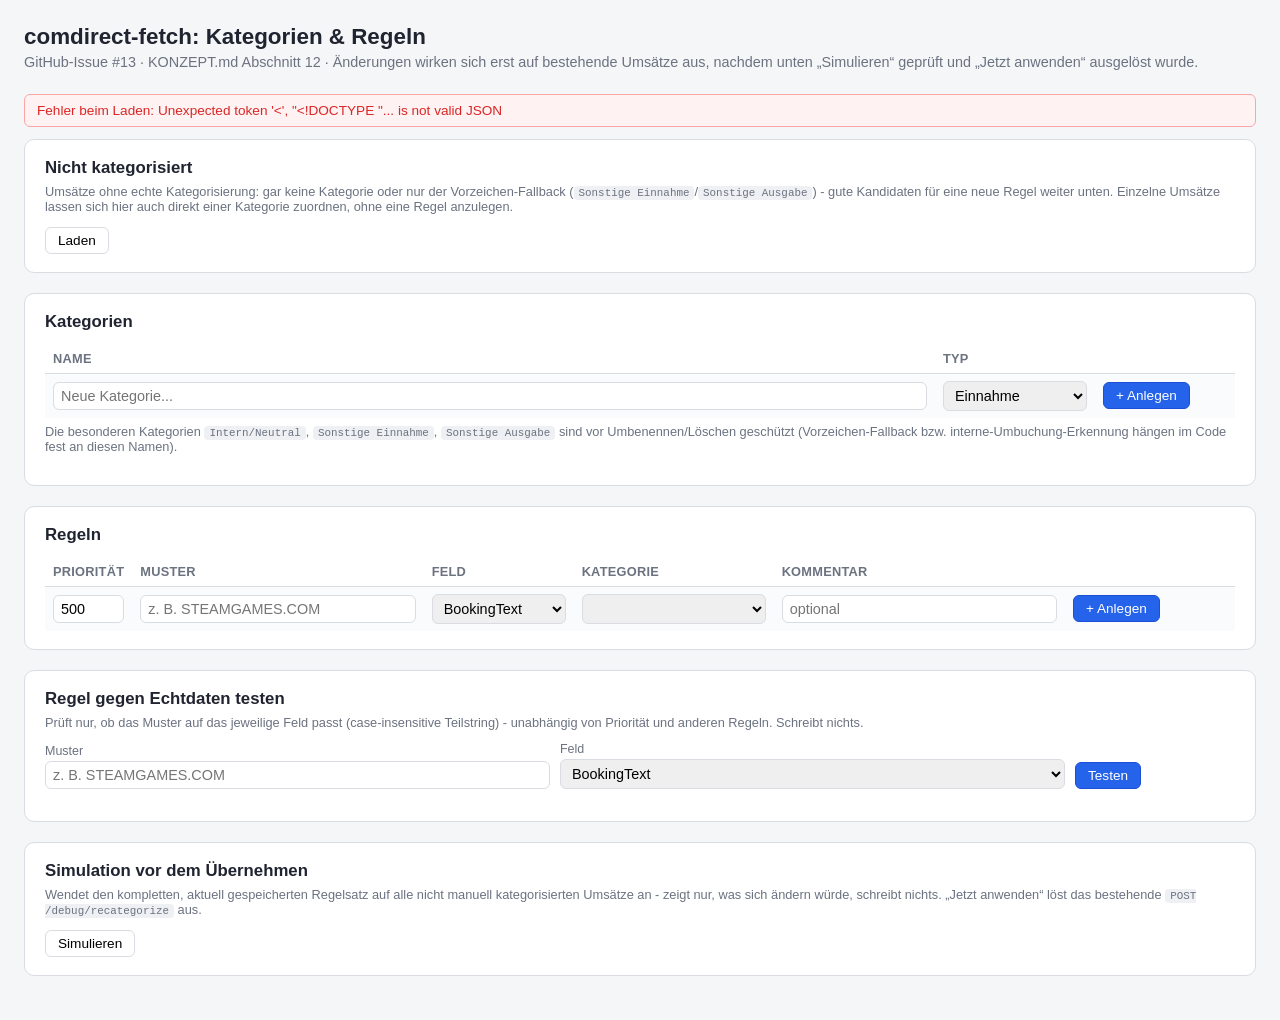
==== commit 7c5a2fff: "Einzelne unkategorisierte Umsätze direkt zuordnen (v0.21.0) Neuer Endpunkt PUT /admin/rules/api/tran" ====
--- a/src/ComdirectFetch.Worker/wwwroot/admin/rules/index.html
+++ b/src/ComdirectFetch.Worker/wwwroot/admin/rules/index.html
@@ -86,7 +86,7 @@
 
 <div class="panel">
   <h2>Nicht kategorisiert</h2>
-  <p class="hint" style="margin-top:-6px">Umsätze ohne echte Kategorisierung: gar keine Kategorie oder nur der Vorzeichen-Fallback (<code>Sonstige Einnahme</code>/<code>Sonstige Ausgabe</code>) - gute Kandidaten für eine neue Regel weiter unten.</p>
+  <p class="hint" style="margin-top:-6px">Umsätze ohne echte Kategorisierung: gar keine Kategorie oder nur der Vorzeichen-Fallback (<code>Sonstige Einnahme</code>/<code>Sonstige Ausgabe</code>) - gute Kandidaten für eine neue Regel weiter unten. Einzelne Umsätze lassen sich hier auch direkt einer Kategorie zuordnen, ohne eine Regel anzulegen.</p>
   <button onclick="loadUncategorized()">Laden</button>
   <div id="uncategorizedResult"></div>
 </div>
@@ -273,7 +273,7 @@
   ).join('');
 }
 
-function ruleCategoryOptionsHtml(selectedId) {
+function categoryOptionsHtml(selectedId) {
   return categories.map(c => `<option value="${c.id}" ${c.id === selectedId ? 'selected' : ''}>${escapeHtml(c.name)}</option>`).join('');
 }
 
@@ -299,7 +299,7 @@
       <td><input type="number" id="editPriority-${r.id}" value="${r.priority}"></td>
       <td><input type="text" id="editPattern-${r.id}" value="${escapeHtml(r.pattern)}"></td>
       <td><select id="editField-${r.id}">${ruleFieldOptionsHtml(r.matchField)}</select></td>
-      <td><select id="editCategory-${r.id}">${ruleCategoryOptionsHtml(r.categoryId)}</select></td>
+      <td><select id="editCategory-${r.id}">${categoryOptionsHtml(r.categoryId)}</select></td>
       <td><input type="text" id="editComment-${r.id}" value="${escapeHtml(r.comment || '')}" placeholder="optional"></td>
       <td class="row-actions">
         <button class="primary" onclick="saveEditRule(${r.id})">Speichern</button>
@@ -473,20 +473,36 @@
       return;
     }
     const rows = result.transactions.map(t => `
-      <tr>
+      <tr data-tx-id="${t.id}">
         <td>${escapeHtml(t.bookingDate)}</td>
         <td>${escapeHtml(t.bookingText || t.transactionType || '')}</td>
         <td>${escapeHtml(t.counterpartyName || '')}</td>
         <td>${t.amount}</td>
         <td>${escapeHtml(t.currentCategory || '(keine)')}</td>
+        <td><select id="txCat-${t.id}">${categoryOptionsHtml(t.categoryId)}</select></td>
+        <td><button class="primary" onclick="assignTransactionCategory(${t.id})">Zuordnen</button></td>
       </tr>
     `).join('');
     resultEl.innerHTML = `
       <p class="muted">${result.totalCount} Treffer${result.totalCount > result.transactions.length ? ' (zeige die ersten ' + result.transactions.length + ')' : ''}:</p>
-      <table><thead><tr><th>Datum</th><th>Buchungstext/Umsatztyp</th><th>Empfänger/Auftraggeber</th><th>Betrag</th><th>Aktuelle Kategorie</th></tr></thead><tbody>${rows}</tbody></table>
+      <table><thead><tr><th>Datum</th><th>Buchungstext/Umsatztyp</th><th>Empfänger/Auftraggeber</th><th>Betrag</th><th>Aktuelle Kategorie</th><th style="width:200px">Neue Kategorie</th><th style="width:100px"></th></tr></thead><tbody>${rows}</tbody></table>
     `;
   } catch (e) {
     resultEl.innerHTML = `<p class="msg error" style="display:block">Fehler: ${escapeHtml(e.message)}</p>`;
+  }
+}
+
+async function assignTransactionCategory(id) {
+  const select = document.getElementById('txCat-' + id);
+  const categoryId = Number(select.value);
+  const globalMsg = document.getElementById('globalMsg');
+  try {
+    await api('PUT', '/transactions/' + id + '/category', { categoryId });
+    showMsg(globalMsg, 'Kategorie zugeordnet.', 'ok');
+    const row = document.querySelector(`tr[data-tx-id="${id}"]`);
+    if (row) row.remove();
+  } catch (e) {
+    showMsg(globalMsg, 'Fehler: ' + e.message, 'error');
   }
 }
 
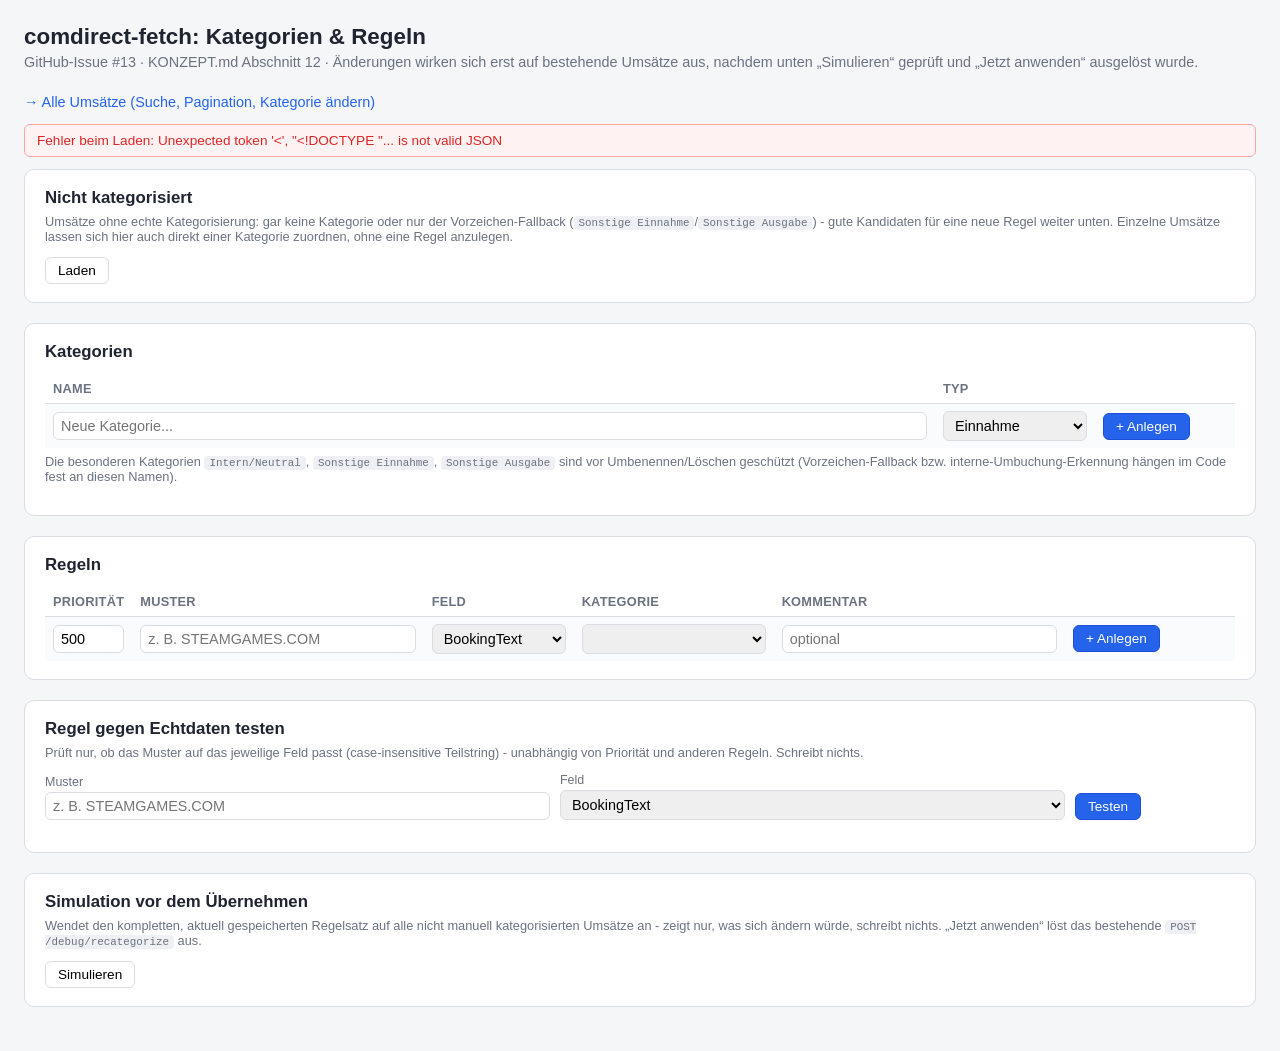
==== commit bf540462: "Neue Admin-Seite "Alle Umsätze" mit Suche und Pagination (v0.22.0) Zeigt alle Umsätze (nicht nur unk" ====
--- a/src/ComdirectFetch.Worker/wwwroot/admin/rules/index.html
+++ b/src/ComdirectFetch.Worker/wwwroot/admin/rules/index.html
@@ -4,83 +4,13 @@
 <meta charset="utf-8">
 <title>comdirect-fetch: Kategorien &amp; Regeln</title>
 <meta name="viewport" content="width=device-width, initial-scale=1">
-<style>
-  :root {
-    --bg: #f5f6f8;
-    --panel: #ffffff;
-    --border: #d9dce1;
-    --text: #1f2430;
-    --muted: #6b7280;
-    --accent: #2563eb;
-    --accent-dark: #1d4ed8;
-    --danger: #dc2626;
-    --danger-bg: #fef2f2;
-    --ok-bg: #f0fdf4;
-    --ok-border: #86efac;
-    --warn-bg: #fffbeb;
-    --warn-border: #fcd34d;
-  }
-  * { box-sizing: border-box; }
-  body {
-    margin: 0;
-    font-family: -apple-system, BlinkMacSystemFont, "Segoe UI", Roboto, sans-serif;
-    background: var(--bg);
-    color: var(--text);
-    padding: 24px;
-  }
-  h1 { font-size: 1.4rem; margin: 0 0 4px; }
-  h2 { font-size: 1.05rem; margin: 0 0 12px; }
-  .subtitle { color: var(--muted); margin: 0 0 24px; font-size: 0.9rem; }
-  .panel {
-    background: var(--panel);
-    border: 1px solid var(--border);
-    border-radius: 10px;
-    padding: 18px 20px;
-    margin-bottom: 20px;
-  }
-  table { width: 100%; border-collapse: collapse; font-size: 0.9rem; }
-  th, td { text-align: left; padding: 7px 8px; border-bottom: 1px solid var(--border); vertical-align: middle; }
-  th { color: var(--muted); font-weight: 600; font-size: 0.8rem; text-transform: uppercase; letter-spacing: 0.02em; }
-  tr:last-child td { border-bottom: none; }
-  input[type=text], input[type=number], select {
-    width: 100%;
-    padding: 5px 7px;
-    border: 1px solid var(--border);
-    border-radius: 6px;
-    font-size: 0.9rem;
-    font-family: inherit;
-  }
-  button {
-    font-family: inherit;
-    font-size: 0.85rem;
-    padding: 5px 12px;
-    border-radius: 6px;
-    border: 1px solid var(--border);
-    background: #fff;
-    cursor: pointer;
-  }
-  button.primary { background: var(--accent); border-color: var(--accent-dark); color: #fff; }
-  button.primary:hover { background: var(--accent-dark); }
-  button.danger { color: var(--danger); }
-  button:disabled { opacity: 0.5; cursor: not-allowed; }
-  .row-actions { display: flex; gap: 6px; }
-  .add-row td { background: #fafbfc; }
-  .msg { padding: 8px 12px; border-radius: 6px; margin-bottom: 12px; font-size: 0.85rem; display: none; }
-  .msg.error { background: var(--danger-bg); border: 1px solid #fca5a5; color: var(--danger); }
-  .msg.ok { background: var(--ok-bg); border: 1px solid var(--ok-border); color: #166534; }
-  .msg.warn { background: var(--warn-bg); border: 1px solid var(--warn-border); color: #92400e; }
-  .muted { color: var(--muted); }
-  .hint { font-size: 0.8rem; color: var(--muted); margin-top: 6px; }
-  .toolbar { display: flex; gap: 10px; align-items: flex-end; flex-wrap: wrap; margin-bottom: 14px; }
-  .toolbar > div { flex: 1; min-width: 160px; }
-  .toolbar label { display: block; font-size: 0.78rem; color: var(--muted); margin-bottom: 3px; }
-  code { background: #eef0f3; padding: 1px 5px; border-radius: 4px; font-size: 0.85em; }
-</style>
+<link rel="stylesheet" href="admin.css">
 </head>
 <body>
 
 <h1>comdirect-fetch: Kategorien &amp; Regeln</h1>
 <p class="subtitle">GitHub-Issue #13 · KONZEPT.md Abschnitt 12 · Änderungen wirken sich erst auf bestehende Umsätze aus, nachdem unten „Simulieren“ geprüft und „Jetzt anwenden“ ausgelöst wurde.</p>
+<p class="nav-link"><a href="/admin/rules/transactions/">→ Alle Umsätze (Suche, Pagination, Kategorie ändern)</a></p>
 
 <div id="globalMsg" class="msg"></div>
 
--- a/src/ComdirectFetch.Worker/wwwroot/admin/rules/admin.css
+++ b/src/ComdirectFetch.Worker/wwwroot/admin/rules/admin.css
@@ -0,0 +1,74 @@
+:root {
+  --bg: #f5f6f8;
+  --panel: #ffffff;
+  --border: #d9dce1;
+  --text: #1f2430;
+  --muted: #6b7280;
+  --accent: #2563eb;
+  --accent-dark: #1d4ed8;
+  --danger: #dc2626;
+  --danger-bg: #fef2f2;
+  --ok-bg: #f0fdf4;
+  --ok-border: #86efac;
+  --warn-bg: #fffbeb;
+  --warn-border: #fcd34d;
+}
+* { box-sizing: border-box; }
+body {
+  margin: 0;
+  font-family: -apple-system, BlinkMacSystemFont, "Segoe UI", Roboto, sans-serif;
+  background: var(--bg);
+  color: var(--text);
+  padding: 24px;
+}
+h1 { font-size: 1.4rem; margin: 0 0 4px; }
+h2 { font-size: 1.05rem; margin: 0 0 12px; }
+.subtitle { color: var(--muted); margin: 0 0 24px; font-size: 0.9rem; }
+.nav-link { font-size: 0.9rem; }
+.nav-link a { color: var(--accent); text-decoration: none; }
+.nav-link a:hover { text-decoration: underline; }
+.panel {
+  background: var(--panel);
+  border: 1px solid var(--border);
+  border-radius: 10px;
+  padding: 18px 20px;
+  margin-bottom: 20px;
+}
+table { width: 100%; border-collapse: collapse; font-size: 0.9rem; }
+th, td { text-align: left; padding: 7px 8px; border-bottom: 1px solid var(--border); vertical-align: middle; }
+th { color: var(--muted); font-weight: 600; font-size: 0.8rem; text-transform: uppercase; letter-spacing: 0.02em; }
+tr:last-child td { border-bottom: none; }
+input[type=text], input[type=number], input[type=date], select {
+  width: 100%;
+  padding: 5px 7px;
+  border: 1px solid var(--border);
+  border-radius: 6px;
+  font-size: 0.9rem;
+  font-family: inherit;
+}
+button {
+  font-family: inherit;
+  font-size: 0.85rem;
+  padding: 5px 12px;
+  border-radius: 6px;
+  border: 1px solid var(--border);
+  background: #fff;
+  cursor: pointer;
+}
+button.primary { background: var(--accent); border-color: var(--accent-dark); color: #fff; }
+button.primary:hover { background: var(--accent-dark); }
+button.danger { color: var(--danger); }
+button:disabled { opacity: 0.5; cursor: not-allowed; }
+.row-actions { display: flex; gap: 6px; }
+.add-row td { background: #fafbfc; }
+.msg { padding: 8px 12px; border-radius: 6px; margin-bottom: 12px; font-size: 0.85rem; display: none; }
+.msg.error { background: var(--danger-bg); border: 1px solid #fca5a5; color: var(--danger); }
+.msg.ok { background: var(--ok-bg); border: 1px solid var(--ok-border); color: #166534; }
+.msg.warn { background: var(--warn-bg); border: 1px solid var(--warn-border); color: #92400e; }
+.muted { color: var(--muted); }
+.hint { font-size: 0.8rem; color: var(--muted); margin-top: 6px; }
+.toolbar { display: flex; gap: 10px; align-items: flex-end; flex-wrap: wrap; margin-bottom: 14px; }
+.toolbar > div { flex: 1; min-width: 160px; }
+.toolbar label { display: block; font-size: 0.78rem; color: var(--muted); margin-bottom: 3px; }
+code { background: #eef0f3; padding: 1px 5px; border-radius: 4px; font-size: 0.85em; }
+.pagination { display: flex; gap: 10px; align-items: center; margin-top: 12px; font-size: 0.85rem; }
